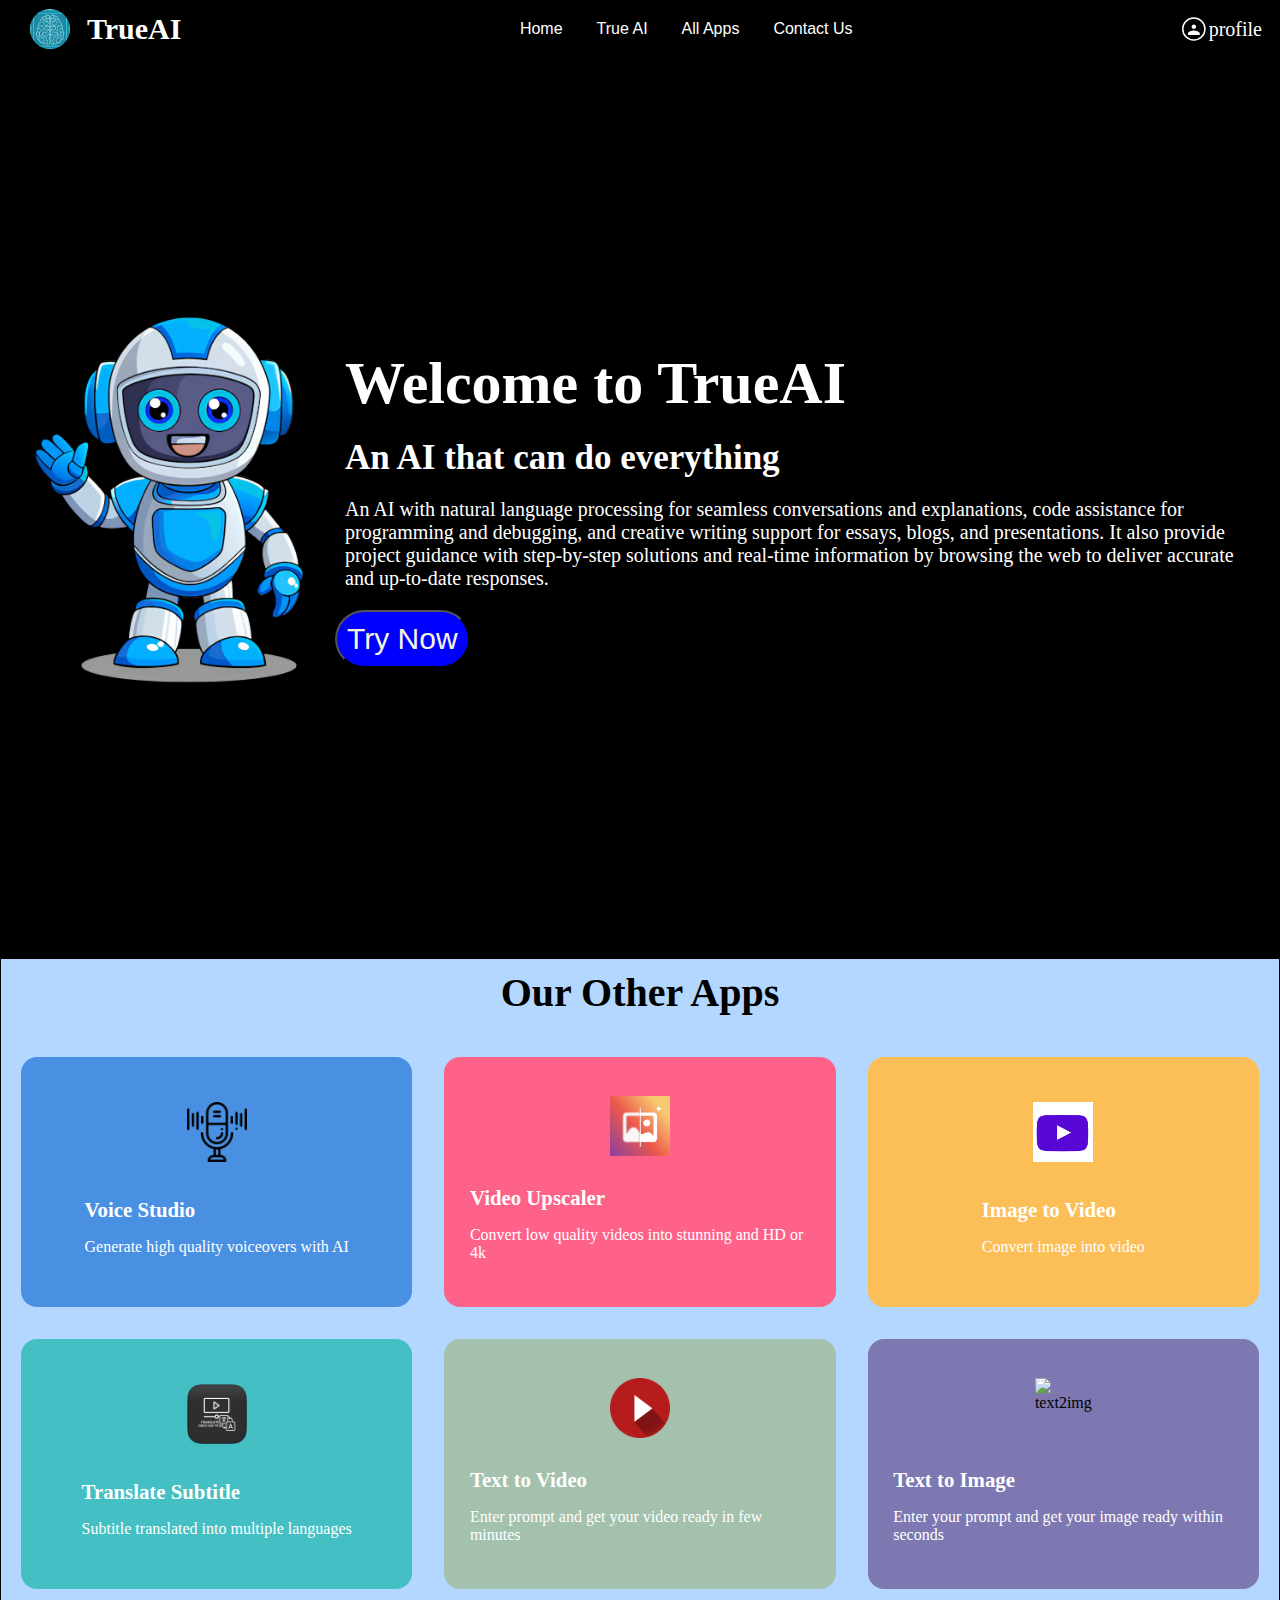
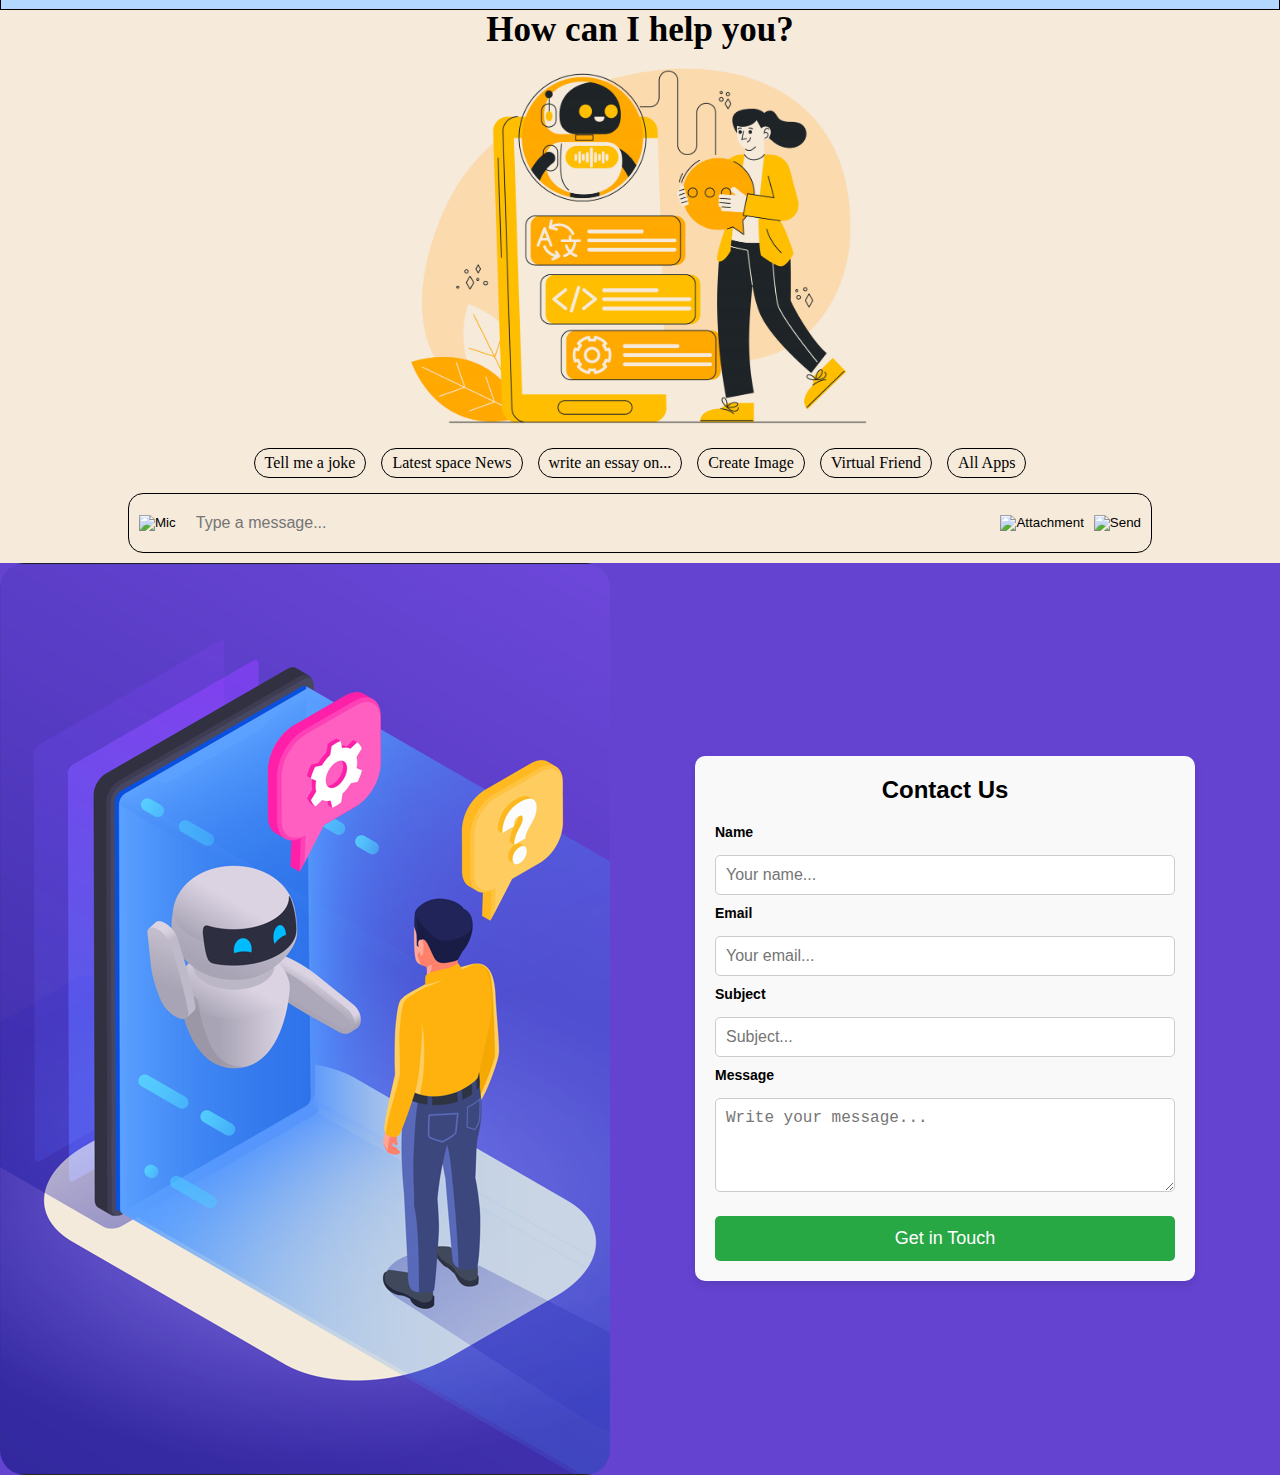
==== ai landing page/index.html @ 5b9e1971 "Add files via upload" ====
<!DOCTYPE html>
<html lang="en">

<head>
    <meta charset="UTF-8">
    <meta name="viewport" content="width=device-width, initial-scale=1.0">
    <title>TrueAI</title>
    <link rel="stylesheet" href="style.css">
</head>

<body>
    <header>
        <div class="headernav">

            <div class="logo">
                <img src="logo.png" alt="logo" class="logo" />
                <h2>TrueAI</h2>
            </div>

            <div class="menu">
                <a href="#home"><button type="button">Home</button></a>
                <a href="#trueai"><button type="button">True AI</button></a>
                <a href="#allapps"><button type="button">All Apps</button></a>
                <a href="#contactforme"><button type="button">Contact Us</button></a>
            </div>
            <div class="profile">
                <svg xmlns="http://www.w3.org/2000/svg" viewBox="0 0 32 32" fill="white" width="40px" height="40px">
                    <circle cx="16" cy="16" r="15" stroke="white" stroke-width="2" fill="none" />
                    <path
                        d="M16 18c2.67 0 8 1.34 8 4v2H8v-2c0-2.66 5.33-4 8-4zm0-2c-1.66 0-3-1.34-3-3s1.34-3 3-3 3 1.34 3 3-1.34 3-3 3z"
                        fill="white" />
                </svg>

                <div class="prfl">profile</div>
            </div>


        </div>
    </header>

    <div class="TTrue" id="home">
        <img src="trueaihd.png" alt="trueAI">
        <div class="text">
            <h1>Welcome to TrueAI</h1>
            <h3>An AI that can do everything</h3>
            <p>An AI with natural language processing for seamless conversations and explanations, code assistance
                for programming and debugging, and creative writing support for essays, blogs, and presentations. It
                also provide project guidance with step-by-step solutions and real-time information by browsing the
                web to deliver accurate and up-to-date responses.</p>
            <button class="Button" type="button">
                Try Now
            </button>
        </div>
    </div>


    <main>


        <div class="overall" id="allapps">
            <div class="other">
                <h2>Our Other Apps</h2>
            </div>
            <div class="feature-grid">

                <div class="feature-card">
                    <div class="icon-container">
                        <img alt="Voice Studio" class="feature-png" src="./mic.png" />
                    </div>
                    <div class="feature-info">
                        <div class="feature-title"> Voice Studio </div>

                        <div class="feature-description">
                            Generate high quality voiceovers with AI
                        </div>

                    </div>
                </div>

                <div class="feature-card">
                    <div class="icon-container">
                        <img class="feature-png" src="./videoUpscaler.png" alt="video upscaler" />
                    </div>
                    <div class="feature-info">
                        <div class="feature-title">
                            Video Upscaler
                        </div>
                        <div class="feature-description">
                            Convert low quality videos into stunning and HD or 4k
                        </div>
                    </div>
                </div>

                <div class="feature-card">
                    <div class="icon-container">
                        <img alt="img2video" class="feature-png" src="./img2vide.png" />
                    </div>
                    <div class="feature-info">
                        <div class="feature-title">
                            Image to Video
                        </div>
                        <div class="feature-description">
                            Convert image into video
                        </div>
                    </div>
                </div>

                <div class="feature-card">
                    <div class="icon-container">
                        <img alt="translate subtitle" class="feature-png" src="./subt.png" />
                    </div>
                    <div class="feature-info">
                        <div class="feature-title">
                            Translate Subtitle
                        </div>
                        <div class="feature-description">
                            Subtitle translated into multiple languages
                        </div>
                    </div>
                </div>

                <div class="feature-card">
                    <div class="icon-container">
                        <img alt="text2vide" class="feature-png" src="./vide2.png" />
                    </div>
                    <div class="feature-info">
                        <div class="feature-title">
                            Text to Video
                        </div>
                        <div class="feature-description">
                            Enter prompt and get your video ready in few minutes
                        </div>
                    </div>
                </div>

                <div class="feature-card">
                    <div class="icon-container">
                        <img alt="text2img" class="feature-png" src="./images/Analytics.svg" />
                    </div>
                    <div class="feature-info">
                        <div class="feature-title">
                            Text to Image
                        </div>
                        <div class="feature-description">
                            Enter your prompt and get your image ready within seconds
                        </div>
                    </div>
                </div>
            </div>


        </div>
    </main>

    <!-- <div class="trueai"> -->



    <div class="options" id="trueai">

        <div class="msg">
            <h2>How can I help you?</h2>
        </div>

        <img src="trueaihelp.png" class="trueaimg" alt="page image">

        <div class="wrapper">

            <div class="tabs-box">

                <ul class="lists">
                    <li class="tab">Tell me a joke</li>
                    <li class="tab">Latest space News</li>
                    <li class="tab">write an essay on...</li>
                    <li class="tab">Create Image</li>
                    <li class="tab">Virtual Friend</li>
                    <li class="tab">All Apps</li>
                </ul>

            </div>


            <div class="icon"><i class="fa-solid fa-angle-right"></i></div>
        </div>

        <div class="query">

            <button type="button" class="microphone">
                <img src="https://img.icons8.com/ios-filled/50/000000/microphone.png" alt="Mic">
            </button>


            <input type="text" placeholder="Type a message..." class="queryinput">


            <button type="button" class="attachment">
                <img src="https://img.icons8.com/ios-filled/50/000000/attach.png" alt="Attachment">
            </button>


            <button type="button" class="send">
                <img src="https://img.icons8.com/ios-filled/50/000000/paper-plane.png" alt="Send">
            </button>
        </div>

    </div>

    </div>
    <div class="contactform" id="contactforme">
        <div class="pic"><img src="ai3.png" alt="req img"> </div>
        <div class="form-container">
            <h2>Contact Us</h2>
            <form id="contactForm" onsubmit="submitForm(event)">
                <label for="name">Name</label>
                <input type="text" id="name" name="name" placeholder="Your name..." required>

                <label for="email">Email</label>
                <input type="email" id="email" name="email" placeholder="Your email..." required>

                <label for="subject">Subject</label>
                <input type="text" id="subject" name="subject" placeholder="Subject..." required>

                <label for="message">Message</label>
                <textarea id="message" name="message" rows="4" placeholder="Write your message..." required></textarea>

                <button type="submit">Get in Touch</button>

                <div class="loader">Submitting your message...</div>
                <div class="confirmation">Thank you for reaching out! We'll get back to you soon.</div>
            </form>
        </div>
    </div>



    <footer>

    </footer>
</body>
<script src="./contact.js"></script>

</html>
---- ai landing page/style.css ----
* {
    margin: 0;
    padding: 0;
    box-sizing: border-box;
}

body {
    width: 100%;
    background-color: #ffffff;
}

/*Header*/


.headernav {
    display: flex;
    flex-direction: row;
    flex-wrap: wrap;
    justify-content: space-between;
    background-color: black;
    color: white;
    align-items: center;
    padding: 1px 10px;

}

.logo {
    display: flex;
    flex-direction: row;
    font-size: 20px;
    align-items: center;
    margin: 0px 10px 0px 10px;
}

.logo img {
    border-radius: 50%;
}

.options {
    display: flex;
    width: 70%;
    justify-content: space-evenly;
}

.menu button {

    background-color: transparent;
    border: none;
    color: white;
    /* padding: 15px 32px; */
    margin: 0px 15px 0px 15px;
    justify-content: space-around;
    text-align: center;
    text-decoration: none;
    font-size: 16px;
    transition: transform 0.2s ease;
}

.menu button:hover {
    transform: scale(1.05);
    padding: 7px;
    border: 1px solid white;
    background-color: white;
    color: black;
    border-radius: 15px;
    cursor: pointer;
}

.headernav img {
    width: 40px;
    height: 40px;
}

.profile {
    padding: 5px 0px;
    margin: 0px 10px 0px 25px;
    cursor: pointer;
    width: auto;

}

.profile:hover {
    font-size: 21px;
    padding: 5px;
    border: 1px solid white;
    border-radius: 15px;
    cursor: pointer;
}

.headernav h2 {
    margin: 5px;
    padding: 2px;
    cursor: pointer;
    display: flex;
    position: relative;
}

.icons {
    display: flex;
    flex-direction: row;
    flex-wrap: wrap;
    justify-content: end;
    background-color: black;
    color: white;
    align-items: center;
    cursor: pointer;
}

.profile {
    width: 90px;
    display: flex;
    flex-direction: row;
    align-items: center;
    padding: 5px;
    margin: 3px;
    justify-content: space-between;
    gap: 3px;
}

.prfl {
    font-size: 20px;
}



/*Main*/

.TTrue {
    display: flex;
    flex-direction: row;
    justify-content: center;
    align-items: center;
    width: 100%;
    height: auto;
    min-height: 100vh;
    background-color: rgb(0, 0, 0);
    padding: 10px;
    color: white;

}

.text {
    display: flex;
    flex-direction: column;
    flex-wrap: wrap;

}

.TTrue img {
    width: 25%;
    height: 75%;
    border-radius: 25px;
    display: flex;
    align-items: center;
    position: relative;
    animation: slideLeftToRight 1s ease-out forwards;
}

.TTrue h1 {
    font-size: 60px;
    padding: 10px 20px;
}

.TTrue h3 {
    font-size: 35px;
    padding: 10px 20px;
}

.TTrue p {
    font-size: 20px;
    padding: 10px 20px;
    width: auto;
}

.Button {
    width: max-content;
    font-size: 30px;
    padding: 10px 10px;
    margin: 10px;
    background-color: blue;
    color: beige;
    border-radius: 30px;
    transition: transform 0.3s ease-in;
}

.Button:hover {

    background-color: rgb(64, 64, 254);
    color: beige;

    cursor: pointer;
    transform: scale(1.05);

}

/*overall*/

.feature-grid {
    display: grid;
    margin: 10px;
    height: auto;
    padding: 10px;
    grid-template-columns: repeat(3, 1fr);
    grid-gap: 2rem;
    margin-top: 1.3rem;
    place-items: center;
    background-color: #ccc;
    background-color: transparent;
    border-radius: 25px;
}


.overall {
    background-color: #B4D7FF;
    border: 1px solid black;
    /* border-radius: 25px; */
    width: auto;
}

.other {
    display: flex;
    justify-content: center;
}

.other h2 {
    font-size: 40px;
    color: rgb(0, 0, 0);
    padding: 10px 10px;
}

.feature-card {
    display: flex;
    flex-direction: column;
    justify-content: space-evenly;
    align-items: center;
    background-color: transparent;
    padding: 1.6rem;
    border-radius: 1rem;
    height: 250px;
    gap: 1rem;
    /* width: 350px; */
    width: 100%;
    transition: transform 0.3s ease;
}

.feature-card:hover {
    transform: scale(1.05);
}

.feature-info {
    display: flex;
    flex-direction: column;
    gap: 1rem;
}

.icon-container {
    background-color: var(--background-color);
    height: 3rem;
    width: 3rem;
    border-radius: 50%;
    display: flex;
    justify-content: center;
    align-items: center;
}

.feature-png {
    width: 60px;
    height: 60px;
}

.feature-title {
    color: white;
    font-weight: bold;
    font-size: 1.3rem;
}

.feature-description {
    color: white;
}

.feature-card:nth-child(1) {
    background-color: #4a90e2;
}

.feature-card:nth-child(2) {
    background-color: #FF6289;
}

.feature-card:nth-child(3) {
    background-color: #fcbf58;
}

.feature-card:nth-child(4) {
    background-color: #44bfc3;
}

.feature-card:nth-child(5) {
    /* background-color: #25dc08ca; */
    background-color: #A3C1AD;
}

.feature-card:nth-child(6) {
    background-color: #7d78b1;
}

@media screen and (max-width:1150px) {
    .feature-grid {
        grid-template-columns: repeat(2, 1fr);
    }
}

@media screen and (max-width:760px) {
    .feature-grid {
        grid-template-columns: repeat(1, 1fr);
    }
}

/*true ai*/

.options {
    display: flex;
    flex-direction: column;
    width: 100%;
    height: auto;
    background-color: #F6EADA;
    align-items: center;

}

.msg h2 {
    font-size: 35px;
    font-weight: 4000;
}

.trueaimg {
    height: 60%;
    width: 40%;
    position: relative;
    animation: slideLeftToRight 1s ease-out forwards;
}


ul li {
    list-style-type: none;
}

.wrapper {
    display: flex;
    flex-direction: row;
    background-color: transparent;
}

.tabs-box {
    white-space: nowrap;
    border-radius: 10px;
    padding: 5px 5px;
    margin: 0px 10px 0px 10px;
    width: 100%;
    overflow-x: hidden;
}

.lists {
    display: flex;
    flex-direction: row;
    justify-content: space-between;
    gap: 15px;
    width: 100%;
    position: relative;
    overflow-x: hidden;
    flex-wrap: wrap;

}

.lists .tab {
    white-space: nowrap;
    /* background-color: white; */
    border: 1px solid black;
    padding: 5px 10px;
    border-radius: 30px;
    cursor: pointer;


}

.tab:hover {
    background-color: #eeebe9;

}

.query {
    display: flex;
    border: 1px solid #ccc;
    padding: 10px;
    margin: 10px;
    border-radius: 15px;
    width: 80%;
    border: 1px solid black;
    flex-wrap: wrap;
    text-overflow: clip;

}

.microphone {
    background: none;
    border: none;
    cursor: pointer;
}

.microphone img {
    width: 20px;
    height: 20px;

}

.queryinput {
    flex-grow: 1;
    border: none;
    outline: none;
    padding: 10px;
    font-size: 16px;
    margin-left: 10px;
    background: none;
}

.attachment {
    background: none;
    border: none;
    cursor: pointer;
    margin-left: 10px;
}

.attachment img {
    width: 23px;
    height: 23px;

}

.send {
    background: none;
    border: none;
    cursor: pointer;
    margin-left: 10px;
}

.send img {
    width: 20px;
    height: 20px;
}


@keyframes slideLeftToRight {
    0% {
        transform: translateX(-50%); /* Starts off-screen on the left */
    }
    100% {
        transform: translateX(0%); /* Moves to the right */
    }
}

/* contact form*/
.contactform{
    display: flex;
    flex-direction: row;
    /* justify-content: center; */
    align-items: center;
    width: 100%;
    min-height: 100%;
    height: auto;
    /* margin: 10px; */
    background-color: #6443D1;

}
.contactform img{
    /* width: 25%;
    height: 75%; */
    border-radius: 25px;
    display: flex;
    align-items: center;
    position: relative;
    animation: slideLeftToRight 1s ease-out forwards;
}


.form-container {
    width: 100%;
    max-width: 500px;
    margin: 50px auto;
    padding: 20px;
    background-color: #f9f9f9;
    box-shadow: 0 4px 8px rgba(0, 0, 0, 0.1);
    border-radius: 10px;
    font-family: Arial, sans-serif;
}

/* Form Elements */


.form-container h2 {
    text-align: center;
    margin-bottom: 20px;
}

.form-container label {
    font-size: 14px;
    margin-bottom: 5px;
    display: block;
    font-weight: bold;
}

.form-container input[type="text"],
.form-container input[type="email"],
.form-container textarea {
    width: 100%;
    padding: 10px;
    margin: 10px 0;
    border: 1px solid #ccc;
    border-radius: 5px;
    font-size: 16px;
}

.form-container textarea {
    resize: vertical;
}

/* CTA Button */


.form-container button {
    width: 100%;
    padding: 12px;
    background-color: #28a745;
    color: white;
    font-size: 18px;
    border: none;
    border-radius: 5px;
    cursor: pointer;
    margin-top: 10px;
}

.form-container button:hover {
    background-color: #218838;
}


.form-container .loader,
.form-container .confirmation {
    display: none;
    text-align: center;
    margin-top: 10px;
}

.form-container .loader {
    font-size: 14px;
    color: #555;
}

.form-container .confirmation {
    color: green;
    font-size: 16px;
}
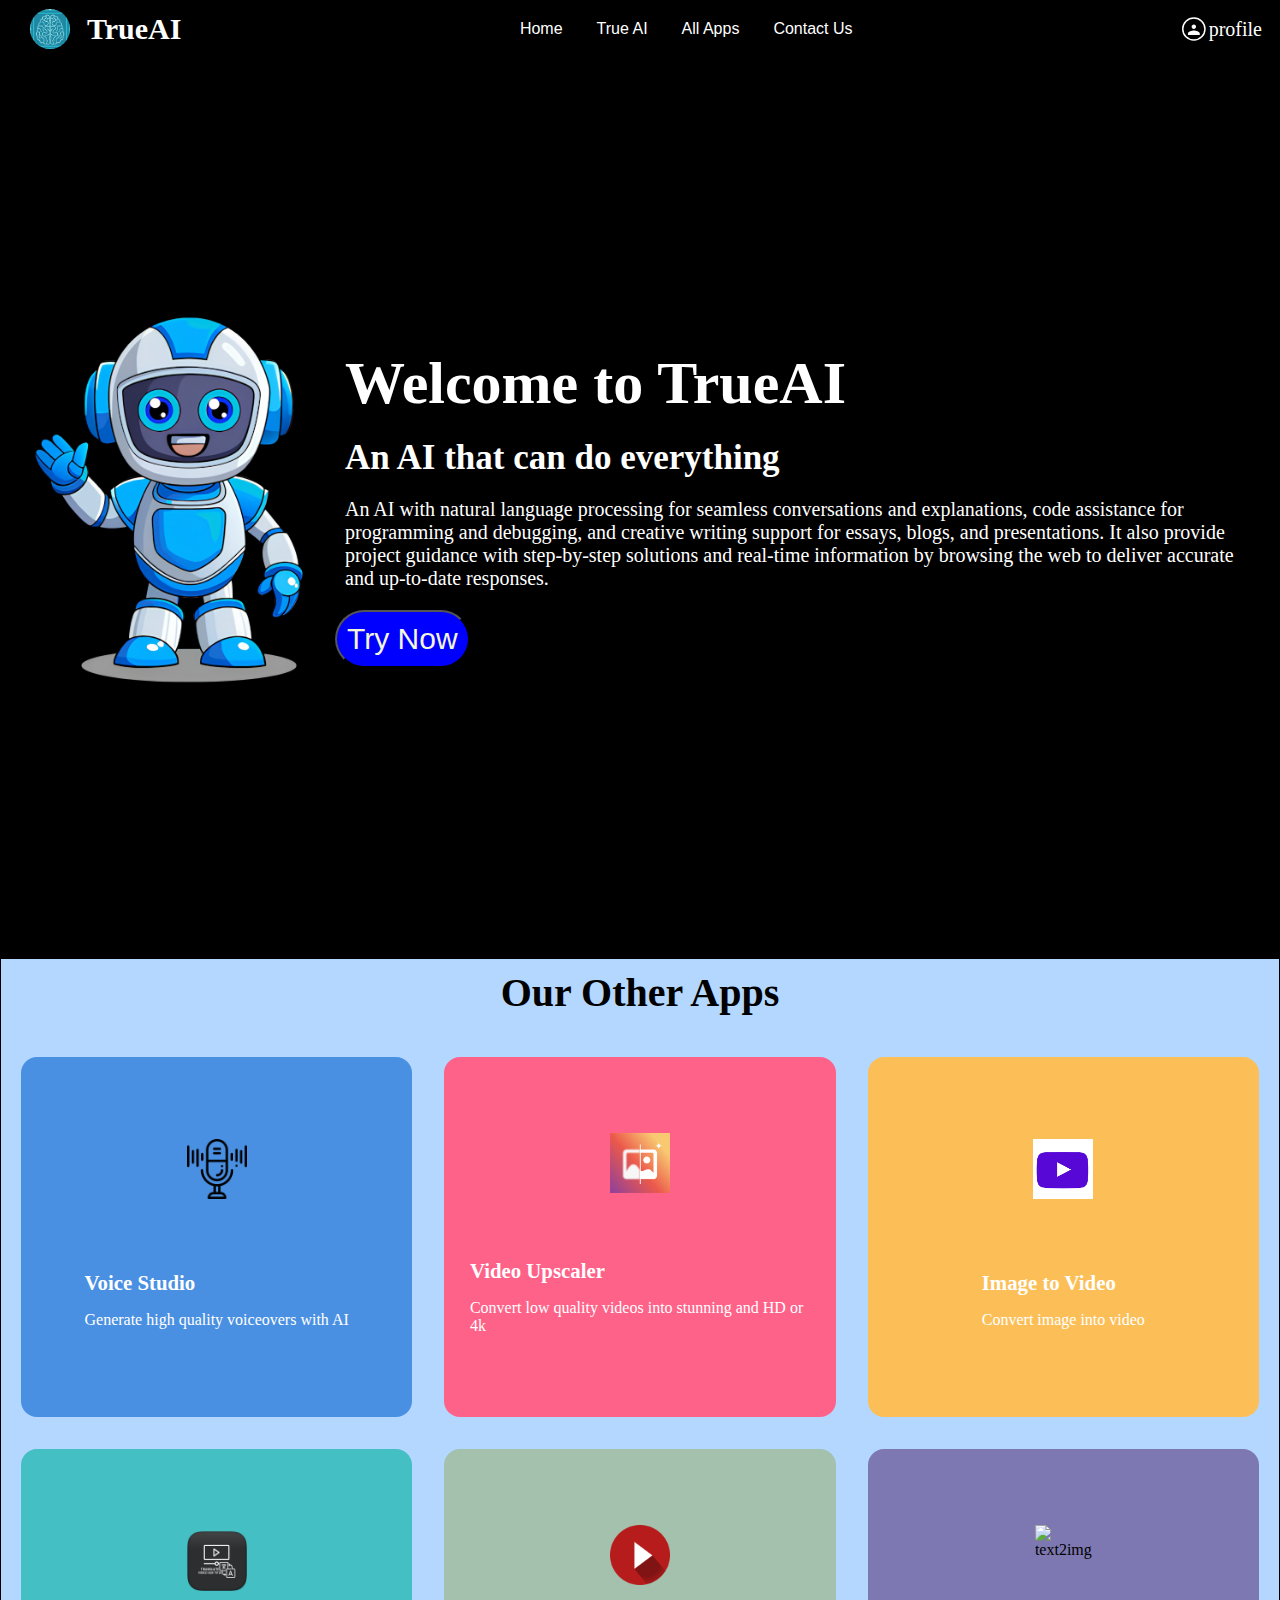
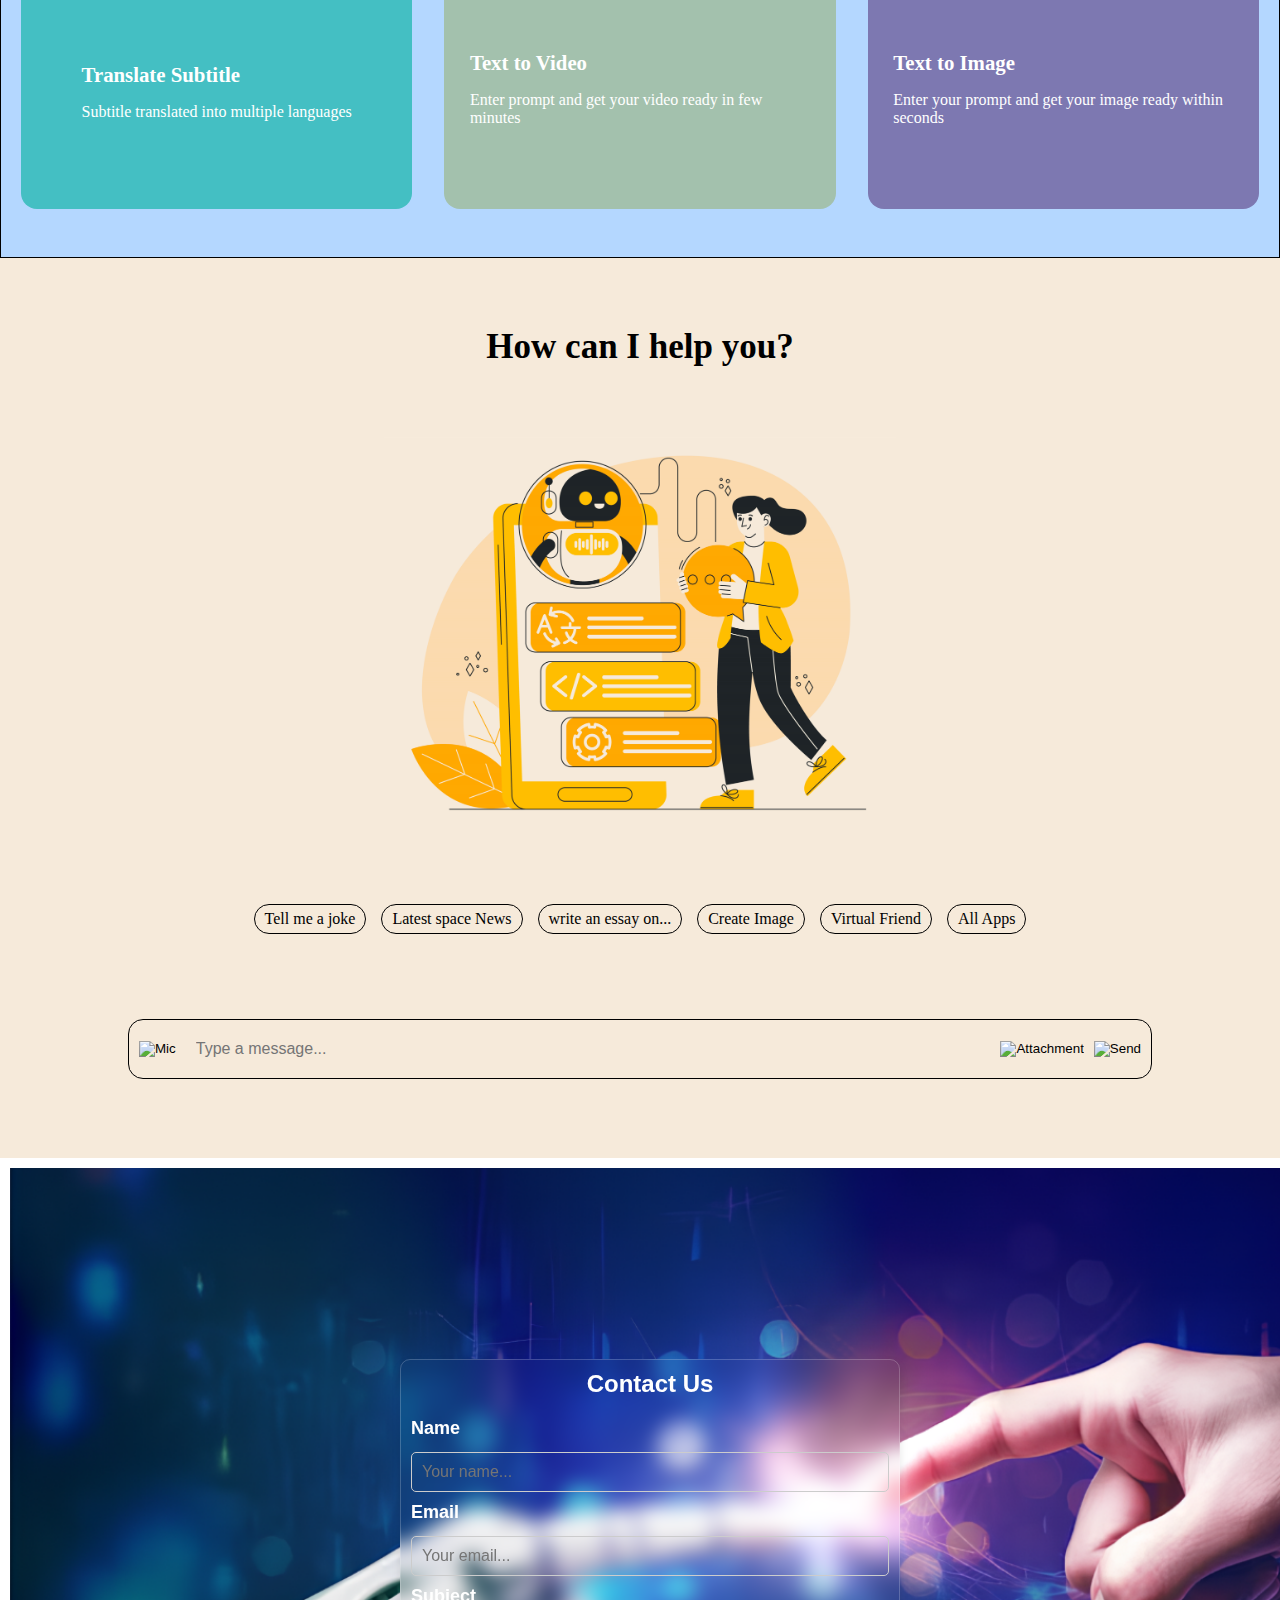
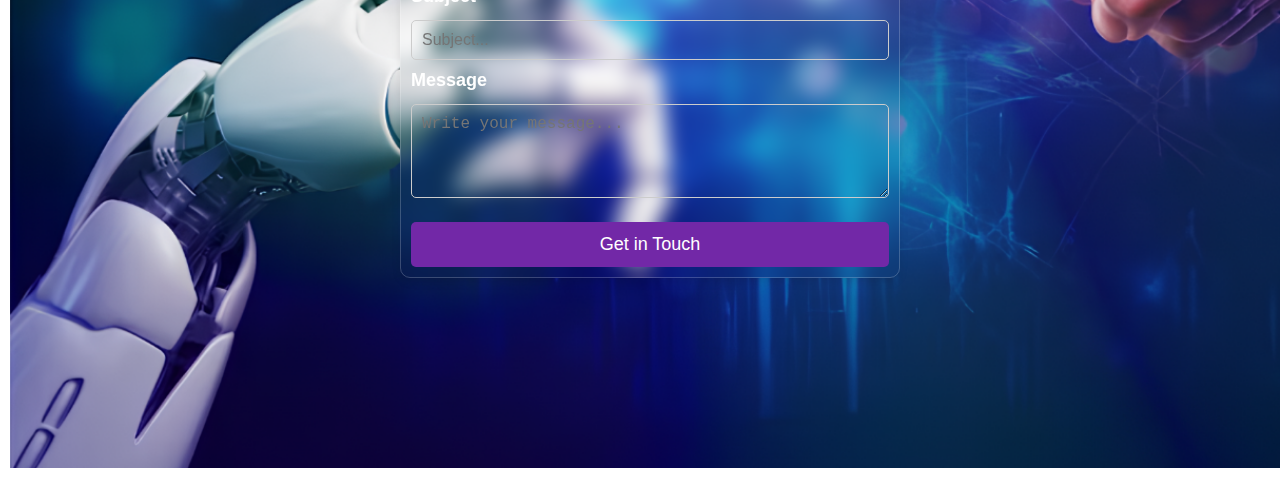
==== commit 38ec2c14: "index.html" ====
--- a/ai landing page/index.html
+++ b/ai landing page/index.html
@@ -207,7 +207,7 @@
 
     </div>
     <div class="contactform" id="contactforme">
-        <div class="pic"><img src="ai3.png" alt="req img"> </div>
+        
         <div class="form-container">
             <h2>Contact Us</h2>
             <form id="contactForm" onsubmit="submitForm(event)">
@@ -239,4 +239,4 @@
 </body>
 <script src="./contact.js"></script>
 
-</html>+</html>
--- a/ai landing page/style.css
+++ b/ai landing page/style.css
@@ -136,6 +136,48 @@
     background-color: rgb(0, 0, 0);
     padding: 10px;
     color: white;
+
+}
+
+@media screen and (max-width:800px) {
+    .TTrue {
+        display: flex;
+        flex-direction: column;
+        position: relative;
+        width: auto;
+    }
+
+    .TTrue img {
+        width: 25%;
+        height: 75%;
+        border-radius: 25px;
+        display: flex;
+        align-items: center;
+        position: relative;
+        animation: slideLeftToRight 1s ease-out forwards;
+    }
+
+    .Button {
+        width: max-content;
+        font-size: 20px;
+        padding: 5px 5px;
+        margin: 3px;
+        background-color: blue;
+        color: beige;
+        border-radius: 20px;
+        transition: transform 0.3s ease-in;
+    }
+
+    .Button:hover {
+
+        background-color: rgb(64, 64, 254);
+        color: beige;
+
+        cursor: pointer;
+        transform: scale(1.05);
+
+    }
+
 
 }
 
@@ -194,6 +236,14 @@
 }
 
 /*overall*/
+
+.overall {
+    background-color: #B4D7FF;
+    border: 1px solid black;
+    /* border-radius: 25px; */
+    width: auto;
+    height: 100vh;
+}
 
 .feature-grid {
     display: grid;
@@ -210,13 +260,6 @@
 }
 
 
-.overall {
-    background-color: #B4D7FF;
-    border: 1px solid black;
-    /* border-radius: 25px; */
-    width: auto;
-}
-
 .other {
     display: flex;
     justify-content: center;
@@ -239,6 +282,8 @@
     height: 250px;
     gap: 1rem;
     /* width: 350px; */
+    height: auto;
+    min-height: 40vh;
     width: 100%;
     transition: transform 0.3s ease;
 }
@@ -304,8 +349,23 @@
 }
 
 @media screen and (max-width:1150px) {
+    .overall {
+        height: 150vh;
+    }
+
     .feature-grid {
         grid-template-columns: repeat(2, 1fr);
+    }
+
+    .feature-card {
+
+
+        gap: 1rem;
+        /* width: 350px; */
+        height: auto;
+        min-height: 40vh;
+        width: 100%;
+        transition: transform 0.3s ease;
     }
 }
 
@@ -313,6 +373,15 @@
     .feature-grid {
         grid-template-columns: repeat(1, 1fr);
     }
+
+    .overall {
+        min-height: 280vh;
+        height: auto;
+    }
+
+    .options {
+        height: 280vh;
+    }
 }
 
 /*true ai*/
@@ -321,7 +390,7 @@
     display: flex;
     flex-direction: column;
     width: 100%;
-    height: auto;
+    height: 100vh;
     background-color: #F6EADA;
     align-items: center;
 
@@ -333,7 +402,7 @@
 }
 
 .trueaimg {
-    height: 60%;
+    height: auto;
     width: 40%;
     position: relative;
     animation: slideLeftToRight 1s ease-out forwards;
@@ -356,7 +425,9 @@
     padding: 5px 5px;
     margin: 0px 10px 0px 10px;
     width: 100%;
+    height: auto;
     overflow-x: hidden;
+    transition: transform 0.3s ease;
 }
 
 .lists {
@@ -379,12 +450,12 @@
     border-radius: 30px;
     cursor: pointer;
 
-
-}
-
-.tab:hover {
-    background-color: #eeebe9;
-
+}
+
+
+.tabs-box .tab:hover {
+    background-color: #ffffff;
+    transform: scale(1.05);
 }
 
 .query {
@@ -450,29 +521,35 @@
 
 @keyframes slideLeftToRight {
     0% {
-        transform: translateX(-50%); /* Starts off-screen on the left */
-    }
+        transform: translateX(-50%);
+        /* Starts off-screen on the left */
+    }
+
     100% {
-        transform: translateX(0%); /* Moves to the right */
+        transform: translateX(0%);
+        /* Moves to the right */
     }
 }
 
 /* contact form*/
-.contactform{
-    display: flex;
-    flex-direction: row;
-    /* justify-content: center; */
-    align-items: center;
-    width: 100%;
-    min-height: 100%;
+.contactform {
+    background-image: url("background.png ");
+    background-size: cover;
+    display: flex;
+    flex-direction: row;
+    justify-content: center;
+    align-items: center;
+    width: 100%;
+    min-height: 100vh;
     height: auto;
-    /* margin: 10px; */
-    background-color: #6443D1;
-
-}
-.contactform img{
-    /* width: 25%;
-    height: 75%; */
+    margin: 10px;
+    /* background-color: #5251D3; */
+
+}
+
+.pic {
+    width: 25%;
+    height: 75%;
     border-radius: 25px;
     display: flex;
     align-items: center;
@@ -484,12 +561,15 @@
 .form-container {
     width: 100%;
     max-width: 500px;
-    margin: 50px auto;
-    padding: 20px;
-    background-color: #f9f9f9;
+    backdrop-filter: blur(10px); 
+    border: 1px solid rgba(255, 255, 255, 0.2);
     box-shadow: 0 4px 8px rgba(0, 0, 0, 0.1);
     border-radius: 10px;
     font-family: Arial, sans-serif;
+    margin: 10px;
+    padding: 10px;
+    color: white;
+   
 }
 
 /* Form Elements */
@@ -501,8 +581,8 @@
 }
 
 .form-container label {
-    font-size: 14px;
-    margin-bottom: 5px;
+    font-size: 18px;
+    margin-bottom: 3px;
     display: block;
     font-weight: bold;
 }
@@ -516,10 +596,21 @@
     border: 1px solid #ccc;
     border-radius: 5px;
     font-size: 16px;
+    background-color: transparent;
+    color: white;
+
+}
+
+.form-container input{
+        /* backdrop-filter: transparent(10%); */
+        background-color: transparent;
+        color: white;
 }
 
 .form-container textarea {
     resize: vertical;
+    background-color: transparent;
+    color: white;
 }
 
 /* CTA Button */
@@ -528,7 +619,7 @@
 .form-container button {
     width: 100%;
     padding: 12px;
-    background-color: #28a745;
+    background-color: #7228a7;
     color: white;
     font-size: 18px;
     border: none;
